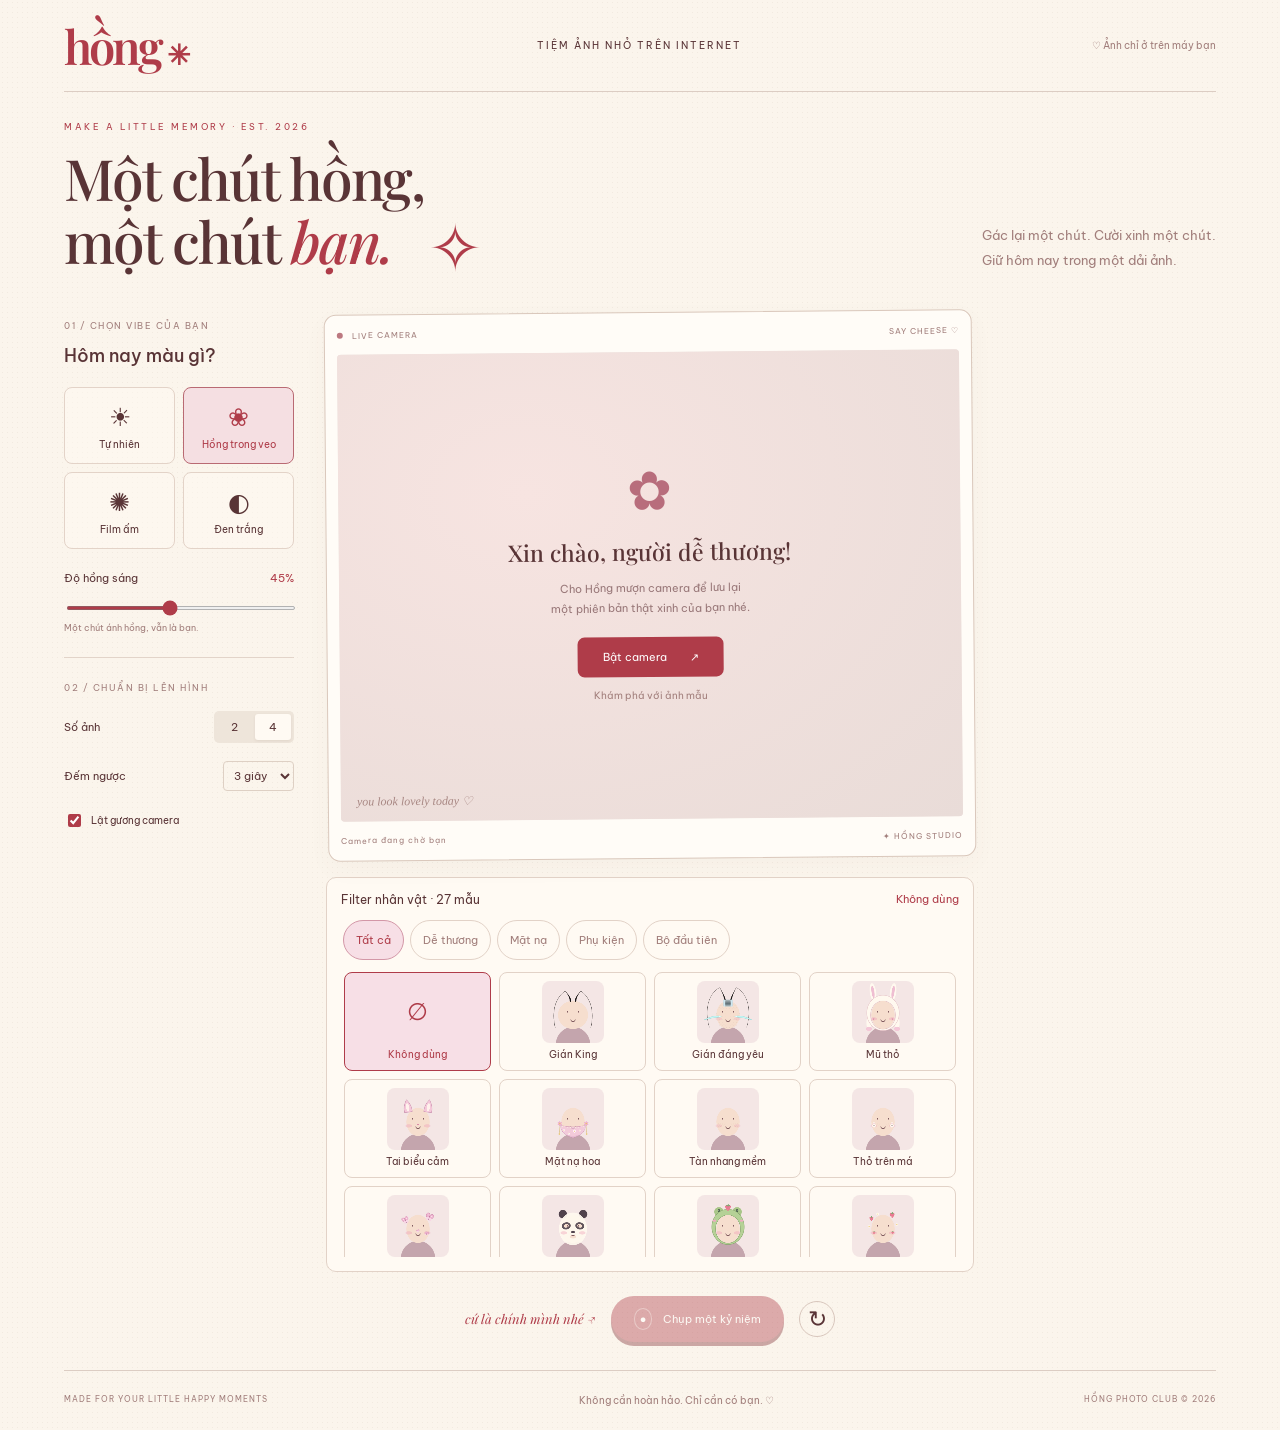
==== index.html @ d7eaf105 "Add favorite photo selection before frame picker" ====
<!doctype html>
<html lang="vi">

<head>
    <meta charset="UTF-8">
    <meta name="viewport" content="width=device-width,initial-scale=1">
    <title>Hồng — Một chút hồng, một chút bạn</title>
    <link rel="stylesheet" href="assets/css/style.css?v=20261023-photo-select-1">
<link rel="stylesheet" href="assets/css/compact.css?v=20261023-photo-select-1"></head>

<body>
    <header><a class="brand" href="./">hồng<span>✳</span></a><span class="tagline">TIỆM ẢNH NHỎ TRÊN
            INTERNET</span><span class="private">♡ Ảnh chỉ ở trên máy bạn</span></header>
    <main>
        <div class="intro">
            <div class="eyebrow">MAKE A LITTLE MEMORY · EST. 2026</div>
            <h1>Một chút hồng,<br>một chút <em>bạn.</em><span class="spark">✧</span></h1>
            <p>Gác lại một chút. Cười xinh một chút.<br>Giữ hôm nay trong một dải ảnh.</p>
        </div>
        <section class="studio">
            <aside class="controls">
                <div class="section-label">01 / CHỌN VIBE CỦA BẠN</div>
                <h2>Hôm nay màu gì?</h2>
                <div class="filters"><button data-filter="natural">☀<span>Tự nhiên</span></button><button class="active"
                        data-filter="pink">❀<span>Hồng trong veo</span></button><button data-filter="film">✺<span>Film
                            ấm</span></button><button data-filter="mono">◐<span>Đen trắng</span></button></div><label
                    class="range-label" for="beauty">Độ hồng sáng <span id="amount">45%</span></label><input id="beauty"
                    type="range" min="0" max="100" value="45">
                <p class="hint">Một chút ánh hồng, vẫn là bạn.</p>
                <div class="divider"></div>
                <div class="section-label">02 / CHUẨN BỊ LÊN HÌNH</div>
                <div class="setting"><span>Số ảnh</span>
                    <div class="segmented" id="shots"><button data-n="2">2</button><button class="active"
                            data-n="4">4</button></div>
                </div>
                <div class="setting"><label for="timer">Đếm ngược</label><select id="timer">
                        <option value="3">3 giây</option>
                        <option value="5">5 giây</option>
                        <option value="10">10 giây</option>
                    </select></div><p id="frame-count-note" class="hint" aria-live="polite"></p><label class="mirror"><input id="mirror" type="checkbox" checked> Lật gương
                    camera</label>
            </aside>
            <div class="camera-area">
                <div class="camera-frame">
                    <div class="camera-top"><span><i></i> LIVE CAMERA</span><span id="progress">SAY CHEESE ♡</span>
                    </div>
                    <div class="viewport"><canvas id="preview"></canvas><video id="video" autoplay muted
                            playsinline></video>
                        <div id="welcome">
                            <div class="camera-icon">✿</div>
                            <h2>Xin chào, người dễ thương!</h2>
                            <p>Cho Hồng mượn camera để lưu lại<br>một phiên bản thật xinh của bạn nhé.</p><button
                                id="enable" class="primary">Bật camera <span>↗</span></button><button id="demo"
                                class="text-button">Khám phá với ảnh mẫu</button>
                        </div>
                        <div id="countdown" aria-live="assertive"></div>
                        <div id="flash"></div><span class="corner-note">you look lovely today ♡</span>
                    </div>
                    <div class="camera-bottom"><span id="status" role="status">Camera đang chờ bạn</span><span>✦ HỒNG
                            STUDIO</span></div>
                </div>
                <div class="sticker-controls" aria-label="Filter nhân vật trên camera">
                    <div class="sticker-heading">Filter nhân vật · 27 mẫu <span id="sticker-current" role="status">Không dùng</span></div>
                    <div class="sticker-categories" role="group" aria-label="Nhóm filter"><button type="button" data-sticker-category="all" aria-pressed="true">Tất cả</button><button type="button" data-sticker-category="cute" aria-pressed="false">Dễ thương</button><button type="button" data-sticker-category="masks" aria-pressed="false">Mặt nạ</button><button type="button" data-sticker-category="accessories" aria-pressed="false">Phụ kiện</button><button type="button" data-sticker-category="classic" aria-pressed="false">Bộ đầu tiên</button></div>
                    <div class="sticker-options" role="group" aria-label="Chọn filter nhân vật">
                        <button type="button" data-sticker="none" aria-pressed="true"><span aria-hidden="true">∅</span>Không dùng</button>
                        <button type="button" data-sticker="king-roach" data-sticker-group="cute" aria-pressed="false" title="Bản dựng theo Chaoxiongxiang King của dnbeautyeffect"><span aria-hidden="true">🪳</span>Gián King</button>
                        <button type="button" data-sticker="cute-roach" data-sticker-group="cute" aria-pressed="false" title="Bản vẽ lại theo mẫu TikTok của unique_filter"><span aria-hidden="true">🪳</span>Gián đáng yêu</button>
                        <button type="button" data-sticker="bunny-hat" data-sticker-group="masks" data-reference="1" aria-pressed="false"><span aria-hidden="true">🐰</span>Mũ thỏ</button>
                        <button type="button" data-sticker="expressive-ears" data-sticker-group="cute" data-reference="2" aria-pressed="false"><span aria-hidden="true">😺</span>Tai biểu cảm</button>
                        <button type="button" data-sticker="flower-veil" data-sticker-group="masks" data-reference="3" aria-pressed="false"><span aria-hidden="true">🌺</span>Mặt nạ hoa</button>
                        <button type="button" data-sticker="soft-freckles" data-sticker-group="cute" data-reference="4" aria-pressed="false"><span aria-hidden="true">🌤️</span>Tàn nhang mềm</button>
                        <button type="button" data-sticker="bunny-cheeks" data-sticker-group="cute" data-reference="5" aria-pressed="false"><span aria-hidden="true">🐇</span>Thỏ trên má</button>
                        <button type="button" data-sticker="pink-butterflies" data-sticker-group="cute" data-reference="6" aria-pressed="false"><span aria-hidden="true">🦋</span>Bướm hồng</button>
                        <button type="button" data-sticker="panda" data-sticker-group="masks" data-reference="7" aria-pressed="false"><span aria-hidden="true">🐼</span>Gấu trúc</button>
                        <button type="button" data-sticker="frog-hat" data-sticker-group="masks" data-reference="8" aria-pressed="false"><span aria-hidden="true">🐸</span>Ếch dâu tây</button>
                        <button type="button" data-sticker="strawberry" data-sticker-group="cute" data-reference="9" aria-pressed="false"><span aria-hidden="true">🍓</span>Dâu và hoa</button>
                        <button type="button" data-sticker="gummy-bears" data-sticker-group="cute" data-reference="10" aria-pressed="false"><span aria-hidden="true">🧸</span>Gấu kẹo</button>
                        <button type="button" data-sticker="hair-clips" data-sticker-group="accessories" data-reference="11" aria-pressed="false"><span aria-hidden="true">🎀</span>Kẹp tóc Y2K</button>
                        <button type="button" data-sticker="star-blush" data-sticker-group="cute" data-reference="12" aria-pressed="false"><span aria-hidden="true">⭐</span>Sao trên má</button>
                        <button type="button" data-sticker="clouds" data-sticker-group="cute" data-reference="13" aria-pressed="false"><span aria-hidden="true">☁️</span>Mây trắng</button>
                        <button type="button" data-sticker="avocado" data-sticker-group="masks" data-reference="14" aria-pressed="false"><span aria-hidden="true">🥑</span>Mặt nạ bơ</button>
                        <button type="button" data-sticker="cat" data-sticker-group="classic" aria-pressed="false"><span aria-hidden="true">🐱</span>Mèo</button>
                        <button type="button" data-sticker="roach" data-sticker-group="classic" aria-pressed="false"><span aria-hidden="true">🪳</span>Con gián</button>
                        <button type="button" data-sticker="bunny" data-sticker-group="classic" aria-pressed="false"><span aria-hidden="true">🐰</span>Thỏ</button>
                        <button type="button" data-sticker="puppy" data-sticker-group="classic" aria-pressed="false"><span aria-hidden="true">🐶</span>Cún con</button>
                        <button type="button" data-sticker="bear" data-sticker-group="classic" aria-pressed="false"><span aria-hidden="true">🐻</span>Gấu nhỏ</button>
                        <button type="button" data-sticker="hearts" data-sticker-group="classic" aria-pressed="false"><span aria-hidden="true">💕</span>Tim má</button>
                        <button type="button" data-sticker="freckles" data-sticker-group="classic" aria-pressed="false"><span aria-hidden="true">☀️</span>Tàn nhang</button>
                        <button type="button" data-sticker="butterflies" data-sticker-group="classic" aria-pressed="false"><span aria-hidden="true">🦋</span>Bướm tím</button>
                        <button type="button" data-sticker="flowers" data-sticker-group="classic" aria-pressed="false"><span aria-hidden="true">🌸</span>Vòng hoa</button>
                        <button type="button" data-sticker="glasses" data-sticker-group="classic" aria-pressed="false"><span aria-hidden="true">🕶️</span>Kính râm</button>
                        <button type="button" data-sticker="sparkles" data-sticker-group="classic" aria-pressed="false"><span aria-hidden="true">✨</span>Lấp lánh</button>
                    </div>
                    <div id="sticker-adjustments" hidden>
                        <label class="tracking-toggle"><input id="face-follow" type="checkbox" checked> Tự bám theo khuôn mặt</label>
                        <p id="face-tracking-status" role="status" aria-live="polite">Bật camera để filter tự đi theo khuôn mặt.</p>
                        <button id="face-tracking-retry" class="text-button" type="button" hidden>Thử bám mặt lại ↻</button>
                        <label for="sticker-size">Kích thước <output id="sticker-size-value" for="sticker-size">100%</output></label>
                        <input id="sticker-size" type="range" min="50" max="150" value="100" step="5">
                        <p>Filter tự bám một khuôn mặt và được lưu vào ảnh chụp. Tắt bám mặt nếu muốn kéo chỉnh vị trí thủ công.</p>
                    </div>
                </div>
                <div class="shoot-row"><span class="handwritten" id="pose">cứ là chính mình nhé ↗</span><button
                        id="capture" class="shutter" disabled><span>●</span> Chụp một kỷ niệm</button><button
                        id="switch" class="icon-button" aria-label="Đổi camera">↻</button></div>
            </div>
            <aside class="result"><span class="tape"></span>
                <div class="section-label">KỶ NIỆM CỦA BẠN</div>
                <div id="strip" class="strip">
                    <div class="slots" id="slots"></div>
                    <div class="strip-title">hồng ♡</div>
                    <div id="strip-date"></div>
                </div>
                <p class="handwritten result-note">những điều nhỏ xíu,<br>niềm vui thật to.</p>
                <div class="swatches" aria-label="Màu khung"><button class="active" data-color="#fffaf3"
                        style="--swatch:#fffaf3" aria-label="Khung kem"></button><button data-color="#f9dbe3"
                        style="--swatch:#f9dbe3" aria-label="Khung hồng"></button><button data-color="#dfe8d6"
                        style="--swatch:#dfe8d6" aria-label="Khung xanh"></button><button data-color="#352a2c"
                        style="--swatch:#352a2c" aria-label="Khung tối"></button></div><input id="caption"
                    maxlength="45" placeholder="Viết một lời nhắn nhỏ…" aria-label="Lời nhắn trên ảnh"><button
                    id="download" disabled>Tải dải ảnh ↓</button><button id="reset" class="text-button">Chụp lại từ
                    đầu</button>
            </aside>
        </section>
        <footer><span>MADE FOR YOUR LITTLE HAPPY MOMENTS</span><span>Không cần hoàn hảo. Chỉ cần có bạn.
                ♡</span><span>HỒNG PHOTO CLUB © 2026</span></footer>
    </main>
    <dialog id="save-dialog" class="save-dialog" aria-labelledby="save-title" aria-describedby="save-help">
        <div class="dialog-heading">
            <h2 id="save-title">Lưu kỷ niệm của bạn ♡</h2>
            <button type="button" class="close-dialog" aria-label="Đóng cửa sổ lưu ảnh" autofocus>×</button>
        </div>
        <p id="save-help">Nếu ảnh chưa tự tải, bấm “Tải PNG ↓” bên dưới. Trên điện thoại, bạn có thể nhấn giữ ảnh → Lưu hình ảnh.</p>
        <img id="save-preview" alt="Dải ảnh kỷ niệm của bạn với khung đã chọn">
        <a id="save-png" class="primary" download="hong-mot-chut-ky-niem.png">Tải PNG ↓</a>
        <button id="save-share" class="primary" type="button" hidden>Lưu / Chia sẻ ảnh ↑</button>
        <p id="save-feedback" role="status" aria-live="polite"></p>
        <p class="save-location">Ảnh thường nằm trong Downloads / Tải xuống.</p>
    </dialog>
    <script src="assets/js/save-photo.js?v=20261023-photo-select-1"></script>
    <script src="assets/js/face-tracker-fallback.js?v=20261023-photo-select-1"></script>
    <script src="assets/js/face-tracker.js?v=20261023-photo-select-1"></script>
    <script src="assets/js/cute-filters.js?v=20261023-photo-select-1"></script>
    <script src="assets/js/face-look.js?v=20261023-photo-select-1"></script>
    <script src="assets/js/king-filter.js?v=20261023-photo-select-1"></script>
    <script src="assets/js/sticker-filter.js?v=20261023-photo-select-1"></script>
    <script src="assets/js/app.js?v=20261023-photo-select-1"></script>
    <script src="assets/js/frames.js?v=20261023-photo-select-1"></script>
    <script src="assets/js/couple-frames.js?v=20261023-photo-select-1"></script>
    <script src="assets/js/custom-frame-data.js?v=20261023-photo-select-1"></script><script src="assets/js/custom-frames.js?v=20261023-photo-select-1"></script><script src="assets/js/frame-picker.js?v=20261023-photo-select-1"></script><script src="assets/js/compact.js?v=20261023-photo-select-1"></script>
    <script src="assets/js/photo-selection.js?v=20261023-photo-select-1"></script>
</body>

</html>
---- assets/css/style.css ----
@import url('https://fonts.googleapis.com/css2?family=Be+Vietnam+Pro:wght@400;500;600;700;800&family=Playfair+Display:ital,wght@0,500;0,600;1,500;1,600&display=swap');
:root{--ink:#593436;--red:#af3c49;--muted:#a17e7b;--paper:#fbf5ec}*{box-sizing:border-box}body{margin:0;background:var(--paper);color:var(--ink);font-family:'Be Vietnam Pro',sans-serif;font-size:13px;background-image:radial-gradient(#98735b15 .6px,transparent .6px);background-size:5px 5px}button,input,select{font:inherit}button{cursor:pointer;transition:transform .15s,background .15s}button:hover:not(:disabled){transform:translateY(-2px)}button:disabled{opacity:.4;cursor:not-allowed}button:focus-visible,a:focus-visible,input:focus-visible,select:focus-visible{outline:3px solid #c66e83;outline-offset:4px}header{height:92px;border-bottom:1px solid #dccdc3;display:flex;align-items:center;justify-content:space-between;margin:0 5%;gap:20px}.brand{font-family:'Playfair Display',serif;font-size:47px;font-weight:600;color:var(--red);text-decoration:none;letter-spacing:-3px}.brand span{font-size:28px;margin-left:6px}.tagline,.private{font-size:10px;letter-spacing:2px}.private{letter-spacing:0;color:var(--muted)}main{max-width:1510px;margin:auto;padding:0 5%}.intro{position:relative;padding:42px 0 32px;display:grid;grid-template-columns:1fr 1fr;align-items:end}.eyebrow{grid-column:1/-1;font-size:9px;letter-spacing:2.5px;color:var(--red);margin-bottom:14px}h1{font-family:'Playfair Display',serif;font-size:57px;line-height:1.1;font-weight:500;letter-spacing:-2px;margin:0}h1 em{color:var(--red)}.spark{display:inline-block;font-size:65px;color:var(--red);margin-left:35px;vertical-align:top}.intro p{line-height:1.9;color:var(--muted);justify-self:end;margin:0 0 8px}.studio{display:grid;grid-template-columns:230px minmax(300px,1fr) 210px;gap:32px;align-items:start}.controls{padding-top:8px}.section-label{font-size:9px;letter-spacing:1.5px;color:var(--muted)}h2{font-size:18px;font-weight:500;margin:13px 0 20px}.filters{display:grid;grid-template-columns:1fr 1fr;gap:8px}.filters button{height:77px;border:1px solid #e3d3c8;background:#fffaf366;border-radius:8px;color:var(--ink);font-size:25px}.filters span{display:block;font-size:10px;margin-top:5px}.filters .active{background:#f5dfe2;border-color:#b96a73;color:var(--red)}.range-label{display:flex;justify-content:space-between;margin:22px 0 12px;font-size:11px}.range-label span{color:var(--red)}input[type=range]{width:100%;accent-color:var(--red);height:4px}.hint{font-size:9px;color:var(--muted)}.divider{height:1px;background:#e2d4c9;margin:24px 0}.setting{display:flex;align-items:center;justify-content:space-between;margin-top:18px;font-size:11px}.segmented{display:flex;gap:3px;padding:3px;background:#eee5da;border-radius:5px}.segmented button{border:0;background:none;padding:6px 14px;border-radius:3px;color:var(--ink)}.segmented .active{background:#fffaf3;box-shadow:0 1px 3px #56302215}select{border:1px solid #ded0c4;padding:6px;background:transparent;border-radius:4px;color:var(--ink)}.mirror{display:flex;gap:7px;align-items:center;font-size:10px;margin-top:20px}input[type=checkbox]{accent-color:var(--red)}.camera-frame{padding:0 12px;background:#fffcf7;border:1px solid #dac8bc;border-radius:12px;box-shadow:0 8px 25px #79514909;transform:rotate(-.5deg)}.camera-top,.camera-bottom{height:39px;display:flex;align-items:center;justify-content:space-between;font-size:8px;letter-spacing:1px;color:var(--muted)}.camera-top i{display:inline-block;width:6px;height:6px;border-radius:100%;background:#bc7880;margin-right:6px}.viewport{aspect-ratio:4/3;position:relative;background:#eee4df;overflow:hidden;border-radius:4px}#preview{width:100%;height:100%;object-fit:cover}#video{display:none}#welcome{position:absolute;inset:0;display:flex;flex-direction:column;justify-content:center;align-items:center;text-align:center;background:radial-gradient(ellipse at 30% 30%,#f7e4e1,#e9dcd8)}.camera-icon{font-size:54px;color:#b86d7c}#welcome h2{font-family:'Playfair Display',serif;font-size:23px;margin:12px 0}#welcome p{font-size:11px;line-height:1.8;color:#987778;margin:0 0 18px}.primary{background:var(--red);color:white;border:0;padding:13px 25px;border-radius:7px;font-size:11px}.primary span{margin-left:20px}.text-button{border:0;background:transparent;color:var(--muted);font-size:10px;padding:12px}.corner-note{position:absolute;bottom:12px;left:16px;color:#a88783;font-family:cursive;font-style:italic;font-size:12px;pointer-events:none}#countdown{position:absolute;inset:0;display:grid;place-items:center;font-size:100px;color:white;text-shadow:0 2px 20px #45222260;pointer-events:none}#flash{position:absolute;inset:0;background:white;opacity:0;pointer-events:none}.shoot-row{display:flex;align-items:center;justify-content:center;gap:15px;margin-top:24px}.handwritten{font-family:'Playfair Display',serif;font-style:italic;color:var(--red);font-size:13px}.shutter{background:var(--red);color:white;border:0;border-radius:30px;padding:16px 23px;font-size:11px;box-shadow:0 4px 0 #85343b}.shutter span{border:1px solid #ffffff66;border-radius:50%;padding:3px 5px;margin-right:8px}.icon-button{border:1px solid #d8c6bc;border-radius:50%;width:36px;height:36px;background:transparent;color:var(--ink);font-size:23px}.result{position:relative;background:#efe8dd;padding:22px 23px 12px;transform:rotate(2deg);text-align:center;border:1px solid #e2d8c9}.tape{position:absolute;background:#d9c4a38a;width:75px;height:23px;top:-11px;left:65px;transform:rotate(-8deg);clip-path:polygon(3% 0,98% 2%,95% 100%,0 95%)}.strip{background:#fffaf3;padding:10px 10px 12px;margin-top:18px;box-shadow:2px 4px 9px #60432a15}.slots{display:grid;gap:7px}.slot{aspect-ratio:4/3;background:#e8ded6;display:grid;place-items:center;color:#c1aaa0;font-size:20px;position:relative;overflow:hidden}.slot img{width:100%;height:100%;object-fit:cover}.slot button{position:absolute;inset:0;border:0;background:#3d252566;color:white;opacity:0;font-size:10px}.slot:hover button,.slot button:focus-visible{opacity:1}.strip-title{font-family:'Playfair Display',serif;font-size:22px;margin-top:11px}#strip-date{font-size:7px;letter-spacing:1px;margin-top:5px}.result-note{font-size:13px;line-height:1.5}.swatches{display:flex;justify-content:center;gap:9px;margin:12px 0}.swatches button{background:var(--swatch);border:1px solid #cfbeb3;width:21px;height:21px;border-radius:50%}.swatches .active{outline:1px solid var(--red);outline-offset:3px}#caption{width:100%;border:0;border-bottom:1px solid #d4c3b4;background:transparent;padding:8px 0;font-size:9px;color:var(--ink)}#download{width:100%;border:1px solid #b78580;color:var(--red);background:transparent;border-radius:5px;padding:10px;margin-top:12px;font-size:10px}footer{display:flex;justify-content:space-between;border-top:1px solid #dccdc3;margin-top:45px;padding:23px 0;color:var(--muted);font-size:8px;letter-spacing:1px}footer span:nth-child(2){font-size:10px;letter-spacing:0}@media(min-width:1500px){.studio{grid-template-columns:250px minmax(300px,1fr) 230px;gap:45px}}@media(max-width:1100px){.studio{grid-template-columns:190px minmax(280px,1fr) 165px;gap:20px}.result{padding:20px 13px 10px}.shoot-row>.handwritten{display:none}h1{font-size:49px}}@media(max-width:800px){header{height:75px}.tagline{display:none}.intro{padding-top:30px}.intro p{font-size:10px}h1{font-size:40px}.spark{font-size:40px;margin-left:15px}.studio{grid-template-columns:1fr 170px}.controls{grid-column:1/-1;display:flex;flex-wrap:wrap;gap:12px;align-items:center}.controls>.section-label,.controls>h2,.divider,.hint,.controls>.range-label{display:none}.filters{display:flex;flex:1;gap:5px}.filters button{height:58px;min-width:70px;flex:1;font-size:20px}.filters span{font-size:8px}.controls input[type=range]{width:100px}.setting,.mirror{margin:0}.camera-area{min-width:0}.camera-bottom{font-size:7px}footer span:first-child{display:none}}@media(max-width:550px){main{padding:0 5%}.intro{display:block}.intro p{margin-top:15px}.eyebrow{font-size:8px}.studio{display:flex;flex-direction:column;gap:26px}.controls,.camera-area{width:100%}.result{align-self:center;width:230px;transform:rotate(1deg)}.controls input[type=range]{width:65px}.camera-top{font-size:7px}.shutter{padding:15px 20px}.viewport{min-height:250px}#welcome h2{font-size:20px}.result .slots{grid-template-columns:1fr 1fr}.result .strip-title{margin-top:15px}footer{gap:15px;font-size:7px}.private{font-size:9px}}
.frame-picker{display:grid;grid-template-columns:repeat(2,1fr);gap:7px;margin-top:16px}.frame-picker button{border:1px solid #dac9bd;border-radius:7px;background:#fffaf355;padding:7px 3px;color:var(--ink);font-size:8px}.frame-picker button[aria-pressed=true]{border-color:var(--red);background:#f5dfe2}.frame-picker button span{display:block;margin:0 auto 6px;padding:5px;width:28px;border-radius:3px;font-size:17px}.cute-strip{padding:0;background:transparent!important}.cute-strip>#slots{margin-top:8px;display:flex;gap:4px}.cute-strip .slot{background:transparent;aspect-ratio:auto;flex:1;font-size:10px}.cute-strip .slot img{display:none}.cute-strip .slot button{position:static;opacity:1;width:100%;background:#fffaf3;color:var(--ink);font-size:7px;padding:5px 1px}.cute-strip>.strip-title,.cute-strip>#strip-date{display:none}#cute-preview{width:100%;height:auto;display:block}
.picker-title{font-size:11px;margin:18px 0 10px;text-align:left}.picker-title small{float:right;color:var(--muted);font-size:8px}.frame-categories{display:flex;gap:4px}.frame-categories button{flex:1;border:0;background:transparent;color:var(--muted);font-size:8px;padding:7px 2px;border-radius:4px}.frame-categories button[aria-pressed=true]{background:#e5d5cb;color:var(--ink)}.frame-picker{max-height:280px;overflow-y:auto;padding:5px 4px 5px 1px;margin-top:5px;scrollbar-width:thin;scrollbar-color:#c69b9a transparent}.frame-picker button{padding:7px 5px;font-size:8px;line-height:1.6}.frame-picker button[hidden]{display:none}.frame-picker canvas{display:block;width:100%;max-height:95px;object-fit:contain;margin:0 auto 7px}.cute-strip .slot:empty{display:none}.result-note{font-size:11px}@media(max-width:550px){.result{width:min(100%,340px)}.frame-picker{grid-template-columns:repeat(3,1fr);max-height:300px}.frame-picker canvas{max-height:110px}.frame-categories button{font-size:10px}}
.save-dialog{width:min(560px,92vw);max-height:90vh;max-height:90dvh;overflow:auto;border:1px solid #e2d4c9;border-radius:15px;padding:22px;background:var(--paper);color:var(--ink)}
.save-dialog::backdrop{background:#3c2b2a88;backdrop-filter:blur(4px)}
.save-dialog .dialog-heading{display:flex;align-items:start;justify-content:space-between;gap:14px}
.save-dialog h2{font-family:'Playfair Display',serif;font-size:26px;margin:10px 0 18px}
.save-dialog p{font-size:12px;line-height:1.8;color:var(--muted)}
#save-preview{display:block;width:auto;height:auto;max-width:100%;max-height:55vh;max-height:55dvh;margin:16px auto;box-shadow:0 5px 18px #59343618;-webkit-touch-callout:default}
#save-png{display:block;width:100%;text-align:center;text-decoration:none;font-size:13px}
.save-dialog .save-location{text-align:center;margin:12px 0 0}
body:has(.save-dialog[open]){overflow:hidden}
@media(max-width:550px){.save-dialog{padding:18px}.save-dialog h2{font-size:22px}}
#save-share{width:100%;min-height:44px;margin-top:10px}
#save-share[hidden]{display:none}
#save-feedback:empty{display:none}
.save-dialog .close-dialog{min-width:44px;min-height:44px;touch-action:manipulation}
#save-png{min-height:44px;touch-action:manipulation}
.save-dialog{overscroll-behavior:contain}
@media(max-width:550px){.save-dialog{width:calc(100% - 24px);max-width:560px;padding:16px;padding-bottom:max(16px,env(safe-area-inset-bottom));max-height:calc(100dvh - 24px)}.save-dialog p{font-size:13px}.save-dialog h2{font-size:21px}#save-preview{max-height:48dvh}}
---- assets/css/compact.css ----
.compact-layout .result{transform:none;padding:20px 17px 12px;border-radius:12px;background:#f1e8df}.compact-layout .tape{left:calc(50% - 37px)}.compact-layout .cute-strip{box-shadow:none;margin:15px 0 0}.compact-layout #cute-preview{height:245px;width:auto;max-width:100%;margin:auto;box-shadow:0 5px 12px #59343620;cursor:zoom-in;transform:rotate(2deg)}.compact-layout .cute-strip>#slots{margin:12px 0 0}.compact-layout .cute-strip .slot{font-size:0}.compact-layout .cute-strip .slot button{border-radius:4px;font-size:7px;padding:5px 2px}.compact-layout .result-note{font-family:inherit;font-style:normal;color:var(--muted);font-size:9px;margin:10px 0 13px}.choose-frame{width:100%;padding:11px 8px;border:1px solid #d4b7ae;background:#fffaf3;border-radius:7px;color:var(--ink);margin-top:12px}.choose-frame span{display:block;font-size:11px}.choose-frame small{display:block;margin-top:5px;font-size:8px;color:var(--red)}.compact-layout #download{background:var(--red);border:0;color:white;padding:13px;font-size:11px}.compact-layout #caption{font-size:9px;padding:10px 0}.compact-layout #reset{padding:10px;font-size:9px}.demo-notice{text-align:center;font-size:10px;color:var(--red);background:#f6e3e4;padding:9px;letter-spacing:.3px}.compact-layout .intro{padding-top:29px}.frame-dialog{width:min(680px,92vw);border:1px solid #d7bfb2;border-radius:16px;padding:25px;background:var(--paper);color:var(--ink);max-height:85vh}.frame-dialog::backdrop,.large-strip-dialog::backdrop{background:#3c2b2a77;backdrop-filter:blur(4px)}.dialog-heading{display:flex;justify-content:space-between;gap:10px;align-items:start}.dialog-heading h2{font-family:'Playfair Display',serif;font-size:27px;margin:10px 0 15px}.close-dialog{border:0;border-radius:50%;background:#eaddd3;color:var(--ink);width:32px;height:32px;font-size:23px;flex-shrink:0}.frame-dialog .frame-categories{justify-content:start;gap:7px;margin:0 0 14px}.frame-dialog .frame-categories button{flex:0 1 auto;padding:9px 17px;font-size:11px}.frame-dialog .frame-picker{grid-template-columns:repeat(4,minmax(0,1fr));gap:12px;max-height:52vh;margin:0;padding:5px 8px 5px 3px}.frame-dialog .frame-picker button{font-size:10px;padding:10px 6px}.frame-dialog .frame-picker canvas{max-height:130px;margin-bottom:10px}.large-strip-dialog{border:0;border-radius:12px;background:#f8efe5;padding:22px;max-height:90vh;max-width:90vw}.large-strip-dialog .close-dialog{position:absolute;right:8px;top:8px}.large-strip-dialog img{display:block;max-height:80vh;max-width:80vw;width:auto}.compact-layout footer{margin-top:28px}@media(max-width:550px){.compact-layout .result{width:100%;max-width:340px}.frame-dialog{padding:18px}.frame-dialog .frame-picker{grid-template-columns:repeat(3,minmax(0,1fr))}.frame-dialog .frame-picker canvas{max-height:120px}.dialog-heading h2{font-size:24px}.demo-notice{font-size:8px}.compact-layout #cute-preview{height:260px}}
.compact-layout #cute-preview{height:190px}.compact-layout .cute-strip .slot button{white-space:nowrap;font-size:8px;padding:4px 1px}.compact-layout .result-note{margin:8px 0}.compact-layout .result{padding-bottom:7px}
.frame-dialog .frame-categories{flex-wrap:wrap}.frame-dialog .frame-categories button{font-size:10px;padding:8px 11px}.compact-layout #frame-count-note{display:block;font-size:10px;line-height:1.6;color:var(--red)}
.preview-status{font-size:12px;line-height:1.7;color:var(--red);margin:10px 0}
.preview-status:empty{display:none}
#cute-preview[aria-busy="true"]{visibility:hidden;pointer-events:none}
.compact-layout .result{scroll-margin-top:16px}
@media(max-width:550px){.choose-frame{min-height:48px}.cute-strip .slot button{min-height:44px}.frame-dialog .close-dialog{min-width:44px;min-height:44px}}
.sticker-controls{margin-top:18px;padding:14px;background:#fffaf3;border:1px solid #e2d2c7;border-radius:10px}
.sticker-heading{display:flex;justify-content:space-between;align-items:center;gap:10px;font-size:12px;margin-bottom:10px}
#sticker-current{color:var(--red);font-size:11px}
.sticker-options{display:grid;grid-template-columns:repeat(4,minmax(0,1fr));gap:8px}
.sticker-options button{min-width:0;min-height:62px;padding:8px 4px;background:transparent;border:1px solid #e2d2c7;border-radius:8px;color:var(--ink);font-size:11px;touch-action:manipulation}
.sticker-options button span{display:block;font-size:24px;margin-bottom:4px;line-height:1.2}
.sticker-options button[aria-pressed="true"]{background:#f7dfe6;border-color:var(--red);color:var(--red)}
#sticker-adjustments{margin-top:14px}
#sticker-adjustments[hidden]{display:none}
#sticker-adjustments label{display:flex;justify-content:space-between;font-size:11px;margin-bottom:8px}
#sticker-adjustments input{width:100%;min-height:24px}
#sticker-adjustments p{font-size:11px;line-height:1.7;color:var(--muted);margin:8px 0 0}
@media(max-width:550px){.sticker-controls{padding:12px}.sticker-options{gap:6px}.sticker-options button{min-height:64px}.sticker-options button span{font-size:26px}}
.sticker-options{max-height:218px;overflow-y:auto;padding:3px;scrollbar-width:thin;scrollbar-color:#c69b9a transparent}
.sticker-options button:focus-visible{outline-offset:0}
@media(max-width:550px){.sticker-options{max-height:222px;grid-template-columns:repeat(3,minmax(0,1fr))}}
#sticker-adjustments .tracking-toggle{justify-content:flex-start;align-items:center;gap:8px;min-height:44px;margin-bottom:0}
#sticker-adjustments .tracking-toggle input{width:18px;min-height:18px;height:18px;margin:0}
#sticker-adjustments #face-tracking-status{margin:0 0 10px;color:var(--red)}
#face-tracking-retry{min-height:44px;padding:8px 0}
#face-tracking-retry[hidden]{display:none}
.sticker-categories{display:flex;gap:6px;overflow-x:auto;padding:3px 2px 9px;scrollbar-width:thin}
.sticker-categories button{flex:0 0 auto;min-height:40px;padding:8px 12px;border:1px solid #e2d2c7;border-radius:20px;background:#fffaf3;color:var(--muted);font-size:11px}
.sticker-categories button[aria-pressed="true"]{color:var(--red);background:#f7dfe6;border-color:#d397a7}
.sticker-options{max-height:288px;align-items:stretch}
.sticker-options button[hidden]{display:none}
.sticker-options button{font-size:10px;line-height:1.5}
.sticker-options button span{height:62px;display:grid;place-items:center}
.sticker-options canvas{display:block;width:62px;height:62px;max-width:100%;object-fit:contain;border-radius:8px}
@media(max-width:550px){.sticker-heading{font-size:11px}.sticker-options{max-height:280px}.sticker-categories button{min-height:44px}.sticker-options button{min-height:94px}}
.photo-review{width:min(760px,94vw);max-height:90vh;overflow:auto;border:1px solid #d7bfb2;border-radius:16px;padding:24px;background:var(--paper);color:var(--ink)}.photo-review::backdrop{background:#3c2b2a88;backdrop-filter:blur(4px)}.photo-review .dialog-heading h2{margin:8px 0 0;font-family:'Playfair Display',serif;font-size:26px}.photo-review-help{margin:12px 0 16px;color:var(--muted);font-size:13px;line-height:1.55}.photo-review-grid{display:grid;grid-template-columns:repeat(4,minmax(0,1fr));gap:12px}.photo-review-card{position:relative;display:grid;gap:7px;text-align:center;cursor:pointer;color:var(--ink);font-size:12px}.photo-review-card img{width:100%;aspect-ratio:4/3;object-fit:cover;border-radius:9px;border:2px solid transparent}.photo-review-card:has(input:checked) img{border-color:var(--red);box-shadow:0 0 0 2px #b33d5033}.photo-review-card input{position:absolute;top:9px;right:9px;width:24px;height:24px;accent-color:var(--red)}.photo-review-footer{display:flex;align-items:center;justify-content:space-between;gap:12px;margin-top:20px}.photo-review-count{font-size:13px;color:var(--muted)}.photo-review-continue{width:auto;margin:0;padding:12px 18px;background:var(--red);color:white;border:0;border-radius:7px}.photo-review-continue:disabled{opacity:.55;cursor:not-allowed}.review-photos{display:block;width:100%;margin:6px 0 0;padding:9px;background:transparent;color:var(--muted);border:0;font-size:11px}.review-photos[hidden]{display:none}@media(max-width:550px){.photo-review{padding:17px;border-radius:14px}.photo-review-grid{grid-template-columns:repeat(2,minmax(0,1fr));gap:10px}.photo-review-card{font-size:11px}.photo-review-footer{position:sticky;bottom:-17px;background:var(--paper);padding:12px 0 2px;align-items:stretch;flex-direction:column}.photo-review-continue{width:100%;min-height:48px}.photo-review-help{font-size:12px}}
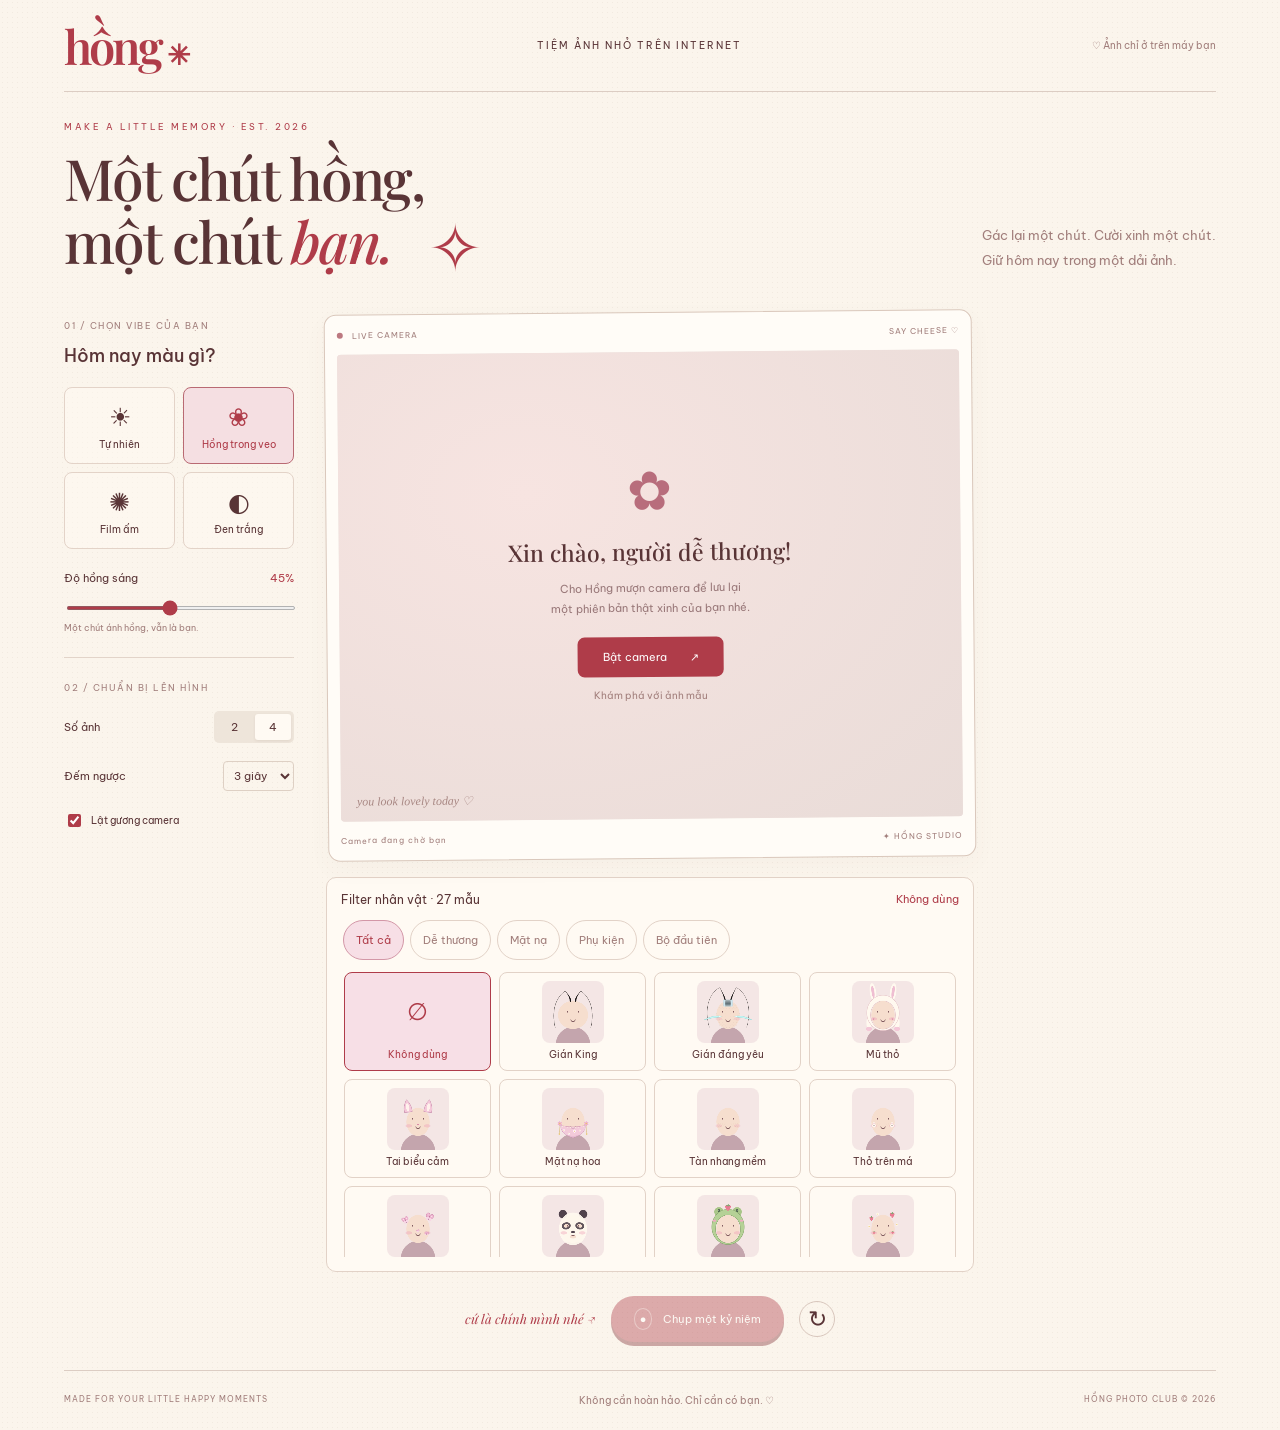
==== commit 02110933: "Retry face detection on main thread after Chrome misses" ====
--- a/index.html
+++ b/index.html
@@ -5,8 +5,8 @@
     <meta charset="UTF-8">
     <meta name="viewport" content="width=device-width,initial-scale=1">
     <title>Hồng — Một chút hồng, một chút bạn</title>
-    <link rel="stylesheet" href="assets/css/style.css?v=20261023-photo-select-1">
-<link rel="stylesheet" href="assets/css/compact.css?v=20261023-photo-select-1"></head>
+    <link rel="stylesheet" href="assets/css/style.css?v=20261023-chrome-face-fix-1">
+<link rel="stylesheet" href="assets/css/compact.css?v=20261023-chrome-face-fix-1"></head>
 
 <body>
     <header><a class="brand" href="./">hồng<span>✳</span></a><span class="tagline">TIỆM ẢNH NHỎ TRÊN
@@ -138,18 +138,18 @@
         <p id="save-feedback" role="status" aria-live="polite"></p>
         <p class="save-location">Ảnh thường nằm trong Downloads / Tải xuống.</p>
     </dialog>
-    <script src="assets/js/save-photo.js?v=20261023-photo-select-1"></script>
-    <script src="assets/js/face-tracker-fallback.js?v=20261023-photo-select-1"></script>
-    <script src="assets/js/face-tracker.js?v=20261023-photo-select-1"></script>
-    <script src="assets/js/cute-filters.js?v=20261023-photo-select-1"></script>
-    <script src="assets/js/face-look.js?v=20261023-photo-select-1"></script>
-    <script src="assets/js/king-filter.js?v=20261023-photo-select-1"></script>
-    <script src="assets/js/sticker-filter.js?v=20261023-photo-select-1"></script>
-    <script src="assets/js/app.js?v=20261023-photo-select-1"></script>
-    <script src="assets/js/frames.js?v=20261023-photo-select-1"></script>
-    <script src="assets/js/couple-frames.js?v=20261023-photo-select-1"></script>
-    <script src="assets/js/custom-frame-data.js?v=20261023-photo-select-1"></script><script src="assets/js/custom-frames.js?v=20261023-photo-select-1"></script><script src="assets/js/frame-picker.js?v=20261023-photo-select-1"></script><script src="assets/js/compact.js?v=20261023-photo-select-1"></script>
-    <script src="assets/js/photo-selection.js?v=20261023-photo-select-1"></script>
+    <script src="assets/js/save-photo.js?v=20261023-chrome-face-fix-1"></script>
+    <script src="assets/js/face-tracker-fallback.js?v=20261023-chrome-face-fix-1"></script>
+    <script src="assets/js/face-tracker.js?v=20261023-chrome-face-fix-1"></script>
+    <script src="assets/js/cute-filters.js?v=20261023-chrome-face-fix-1"></script>
+    <script src="assets/js/face-look.js?v=20261023-chrome-face-fix-1"></script>
+    <script src="assets/js/king-filter.js?v=20261023-chrome-face-fix-1"></script>
+    <script src="assets/js/sticker-filter.js?v=20261023-chrome-face-fix-1"></script>
+    <script src="assets/js/app.js?v=20261023-chrome-face-fix-1"></script>
+    <script src="assets/js/frames.js?v=20261023-chrome-face-fix-1"></script>
+    <script src="assets/js/couple-frames.js?v=20261023-chrome-face-fix-1"></script>
+    <script src="assets/js/custom-frame-data.js?v=20261023-chrome-face-fix-1"></script><script src="assets/js/custom-frames.js?v=20261023-chrome-face-fix-1"></script><script src="assets/js/frame-picker.js?v=20261023-chrome-face-fix-1"></script><script src="assets/js/compact.js?v=20261023-chrome-face-fix-1"></script>
+    <script src="assets/js/photo-selection.js?v=20261023-chrome-face-fix-1"></script>
 </body>
 
 </html>
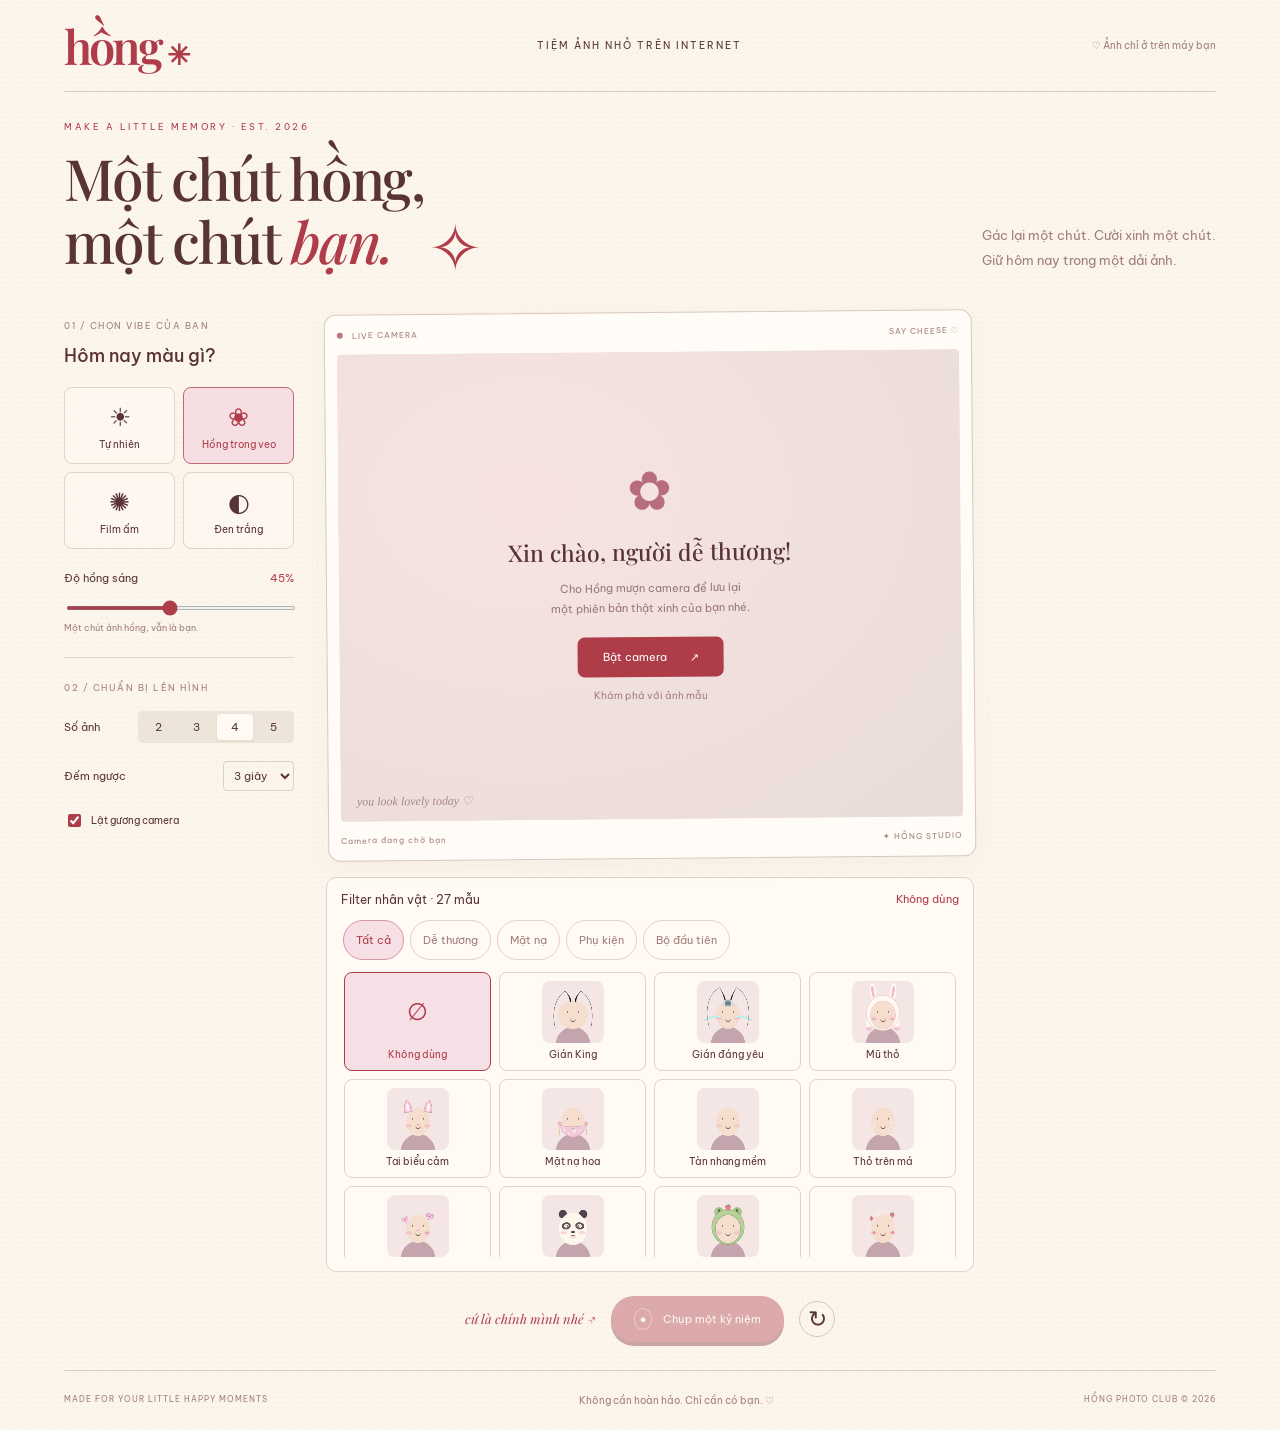
==== commit 6236b2bd: "Match photo strip frames to selected photo count" ====
--- a/index.html
+++ b/index.html
@@ -5,8 +5,8 @@
     <meta charset="UTF-8">
     <meta name="viewport" content="width=device-width,initial-scale=1">
     <title>Hồng — Một chút hồng, một chút bạn</title>
-    <link rel="stylesheet" href="assets/css/style.css?v=20261023-chrome-face-fix-1">
-<link rel="stylesheet" href="assets/css/compact.css?v=20261023-chrome-face-fix-1"></head>
+    <link rel="stylesheet" href="assets/css/style.css?v=20261024-exact-photo-count-1">
+<link rel="stylesheet" href="assets/css/compact.css?v=20261024-exact-photo-count-1"></head>
 
 <body>
     <header><a class="brand" href="./">hồng<span>✳</span></a><span class="tagline">TIỆM ẢNH NHỎ TRÊN
@@ -30,8 +30,8 @@
                 <div class="divider"></div>
                 <div class="section-label">02 / CHUẨN BỊ LÊN HÌNH</div>
                 <div class="setting"><span>Số ảnh</span>
-                    <div class="segmented" id="shots"><button data-n="2">2</button><button class="active"
-                            data-n="4">4</button></div>
+                    <div class="segmented" id="shots"><button data-n="2">2</button><button data-n="3">3</button><button class="active"
+                            data-n="4">4</button><button data-n="5">5</button></div>
                 </div>
                 <div class="setting"><label for="timer">Đếm ngược</label><select id="timer">
                         <option value="3">3 giây</option>
@@ -138,19 +138,18 @@
         <p id="save-feedback" role="status" aria-live="polite"></p>
         <p class="save-location">Ảnh thường nằm trong Downloads / Tải xuống.</p>
     </dialog>
-    <script src="assets/js/save-photo.js?v=20261023-chrome-face-fix-1"></script>
-    <script src="assets/js/face-tracker-fallback.js?v=20261023-chrome-face-fix-1"></script>
-    <script src="assets/js/face-tracker.js?v=20261023-chrome-face-fix-1"></script>
-    <script src="assets/js/cute-filters.js?v=20261023-chrome-face-fix-1"></script>
-    <script src="assets/js/face-look.js?v=20261023-chrome-face-fix-1"></script>
-    <script src="assets/js/king-filter.js?v=20261023-chrome-face-fix-1"></script>
-    <script src="assets/js/sticker-filter.js?v=20261023-chrome-face-fix-1"></script>
-    <script src="assets/js/app.js?v=20261023-chrome-face-fix-1"></script>
-    <script src="assets/js/frames.js?v=20261023-chrome-face-fix-1"></script>
-    <script src="assets/js/couple-frames.js?v=20261023-chrome-face-fix-1"></script>
-    <script src="assets/js/custom-frame-data.js?v=20261023-chrome-face-fix-1"></script><script src="assets/js/custom-frames.js?v=20261023-chrome-face-fix-1"></script><script src="assets/js/frame-picker.js?v=20261023-chrome-face-fix-1"></script><script src="assets/js/compact.js?v=20261023-chrome-face-fix-1"></script>
-    <script src="assets/js/photo-selection.js?v=20261023-chrome-face-fix-1"></script>
+    <script src="assets/js/save-photo.js?v=20261024-exact-photo-count-1"></script>
+    <script src="assets/js/face-tracker-fallback.js?v=20261024-exact-photo-count-1"></script>
+    <script src="assets/js/face-tracker.js?v=20261024-exact-photo-count-1"></script>
+    <script src="assets/js/cute-filters.js?v=20261024-exact-photo-count-1"></script>
+    <script src="assets/js/face-look.js?v=20261024-exact-photo-count-1"></script>
+    <script src="assets/js/king-filter.js?v=20261024-exact-photo-count-1"></script>
+    <script src="assets/js/sticker-filter.js?v=20261024-exact-photo-count-1"></script>
+    <script src="assets/js/app.js?v=20261024-exact-photo-count-1"></script>
+    <script src="assets/js/frames.js?v=20261024-exact-photo-count-1"></script>
+    <script src="assets/js/couple-frames.js?v=20261024-exact-photo-count-1"></script>
+    <script src="assets/js/custom-frame-data.js?v=20261024-exact-photo-count-1"></script><script src="assets/js/custom-frames.js?v=20261024-exact-photo-count-1"></script><script src="assets/js/frame-picker.js?v=20261024-exact-photo-count-1"></script><script src="assets/js/compact.js?v=20261024-exact-photo-count-1"></script>
+    <script src="assets/js/photo-selection.js?v=20261024-exact-photo-count-1"></script>
 </body>
 
 </html>
-
--- a/assets/css/compact.css
+++ b/assets/css/compact.css
@@ -37,3 +37,5 @@
 .sticker-options canvas{display:block;width:62px;height:62px;max-width:100%;object-fit:contain;border-radius:8px}
 @media(max-width:550px){.sticker-heading{font-size:11px}.sticker-options{max-height:280px}.sticker-categories button{min-height:44px}.sticker-options button{min-height:94px}}
 .photo-review{width:min(760px,94vw);max-height:90vh;overflow:auto;border:1px solid #d7bfb2;border-radius:16px;padding:24px;background:var(--paper);color:var(--ink)}.photo-review::backdrop{background:#3c2b2a88;backdrop-filter:blur(4px)}.photo-review .dialog-heading h2{margin:8px 0 0;font-family:'Playfair Display',serif;font-size:26px}.photo-review-help{margin:12px 0 16px;color:var(--muted);font-size:13px;line-height:1.55}.photo-review-grid{display:grid;grid-template-columns:repeat(4,minmax(0,1fr));gap:12px}.photo-review-card{position:relative;display:grid;gap:7px;text-align:center;cursor:pointer;color:var(--ink);font-size:12px}.photo-review-card img{width:100%;aspect-ratio:4/3;object-fit:cover;border-radius:9px;border:2px solid transparent}.photo-review-card:has(input:checked) img{border-color:var(--red);box-shadow:0 0 0 2px #b33d5033}.photo-review-card input{position:absolute;top:9px;right:9px;width:24px;height:24px;accent-color:var(--red)}.photo-review-footer{display:flex;align-items:center;justify-content:space-between;gap:12px;margin-top:20px}.photo-review-count{font-size:13px;color:var(--muted)}.photo-review-continue{width:auto;margin:0;padding:12px 18px;background:var(--red);color:white;border:0;border-radius:7px}.photo-review-continue:disabled{opacity:.55;cursor:not-allowed}.review-photos{display:block;width:100%;margin:6px 0 0;padding:9px;background:transparent;color:var(--muted);border:0;font-size:11px}.review-photos[hidden]{display:none}@media(max-width:550px){.photo-review{padding:17px;border-radius:14px}.photo-review-grid{grid-template-columns:repeat(2,minmax(0,1fr));gap:10px}.photo-review-card{font-size:11px}.photo-review-footer{position:sticky;bottom:-17px;background:var(--paper);padding:12px 0 2px;align-items:stretch;flex-direction:column}.photo-review-continue{width:100%;min-height:48px}.photo-review-help{font-size:12px}}
+
+.frame-picker-empty{grid-column:1/-1;text-align:center;color:var(--muted);line-height:1.6;padding:18px 10px;font-size:12px}
